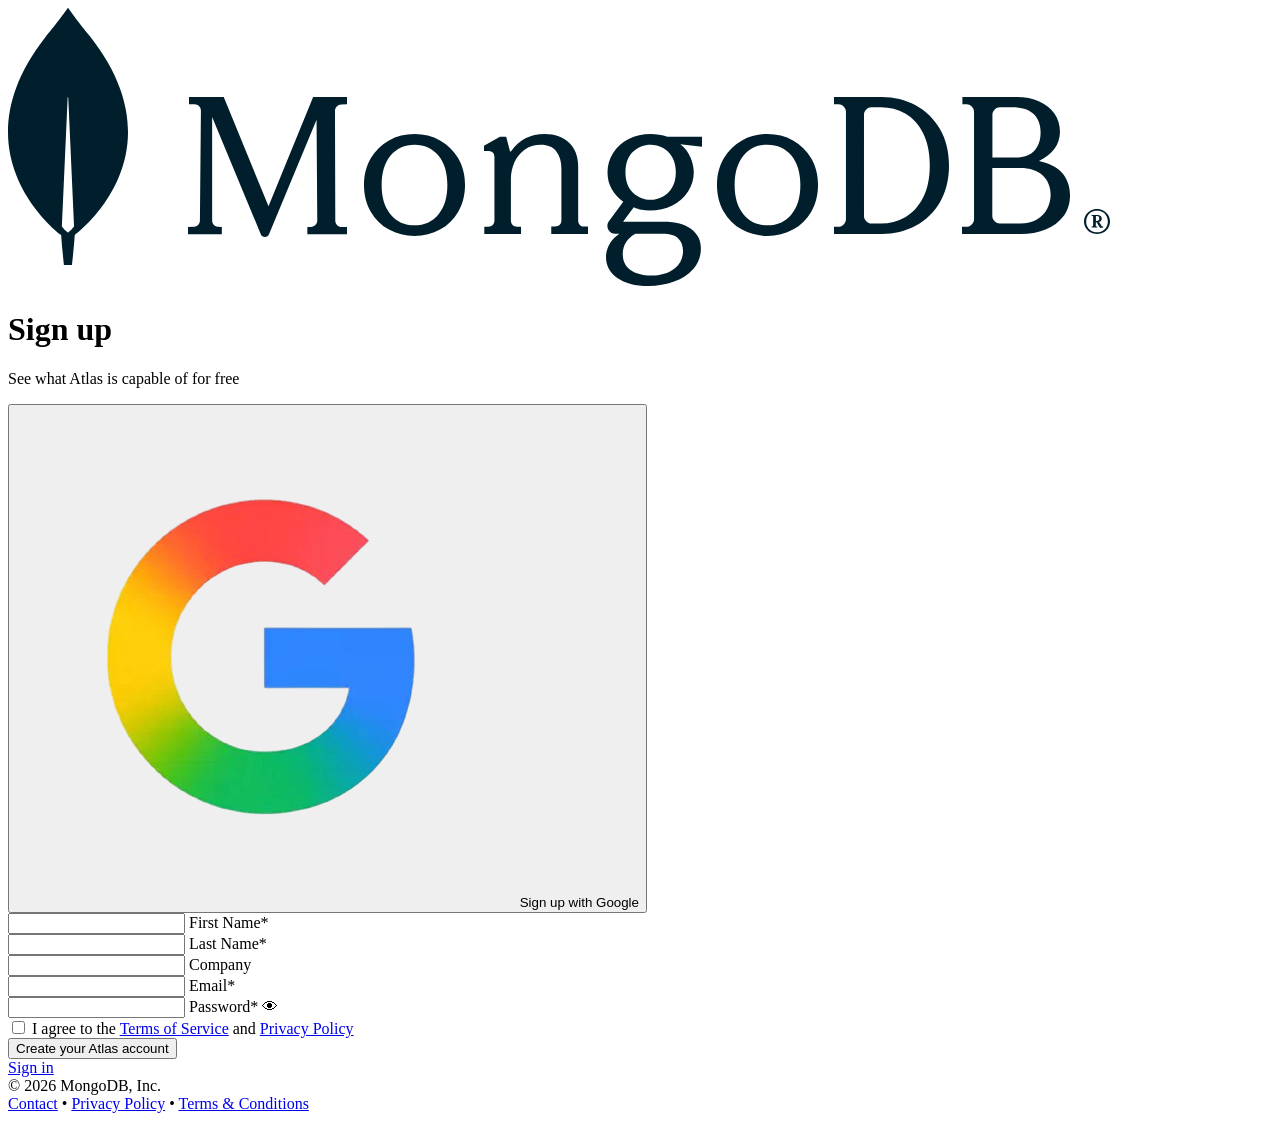
==== Html/contactus.html @ 63f89a21 "first commit" ====
<!DOCTYPE html>
<html lang="en">

<head>
    <meta charset="UTF-8">
    <link rel="stylesheet" href="/css/contactus.css">
    <meta name="viewport" content="width=device-width, initial-scale=1.0">
    <title>Document</title>
</head>

<body>
    <div class="page">

        <div class="rift">
            <img src="/Multimedia/Imagess/kuyjf3vea2hg34taa-horizontal_default_slate_blue.svg" alt="MongoDB">
        </div>

        <div class="riftt">

            <div class="rift1">
                <h1>Sign up</h1>
                <p>See what Atlas is capable of for free</p>
            </div>

            <div class="rift2">
                <button class="google-btn">
                    <img src="/Multimedia/Imagess/sq-google-g-logo-update_dezeen_2364_col_0-removebg-preview.png">
                    Sign up with Google
                </button>
            </div>

            <div class="rift3">

                <div class="input-group">
                    <input type="text" required>
                    <label>First Name*</label>
                </div>

                <div class="input-group">
                    <input type="text" required>
                    <label>Last Name*</label>
                </div>

            </div>

            <div class="rift4">
                <div class="input-group">
                    <input type="text" required>
                    <label>Company</label>
                </div>
            </div>

            <div class="rift5">
                <div class="input-group">
                    <input type="email" required>
                    <label>Email*</label>
                </div>
            </div>

            <div class="rift6">
                <div class="input-group password">
                    <input type="password" required>
                    <label>Password*</label>
                    <span class="eye">👁</span>
                </div>
            </div>

            <div class="rift7">
                <input type="checkbox">
                <label>I agree to the <a href="#">Terms of Service</a> and <a href="#">Privacy Policy</a></label>
            </div>

            <div class="rift8">
                <button class="create-btn">Create your Atlas account</button>
            </div>

            <div class="rift9">
                <a href="#">Sign in</a>
            </div>

        </div>

    </div>
    <div>
        <div class="footer">

            <div class="footer-copy">
                © 2026 MongoDB, Inc.
            </div>

            <div class="footer-links">
                <a href="#">Contact</a>
                <span>•</span>
                <a href="#">Privacy Policy</a>
                <span>•</span>
                <a href="#">Terms & Conditions</a>
            </div>

        </div>
    </div>
</body>

</html>
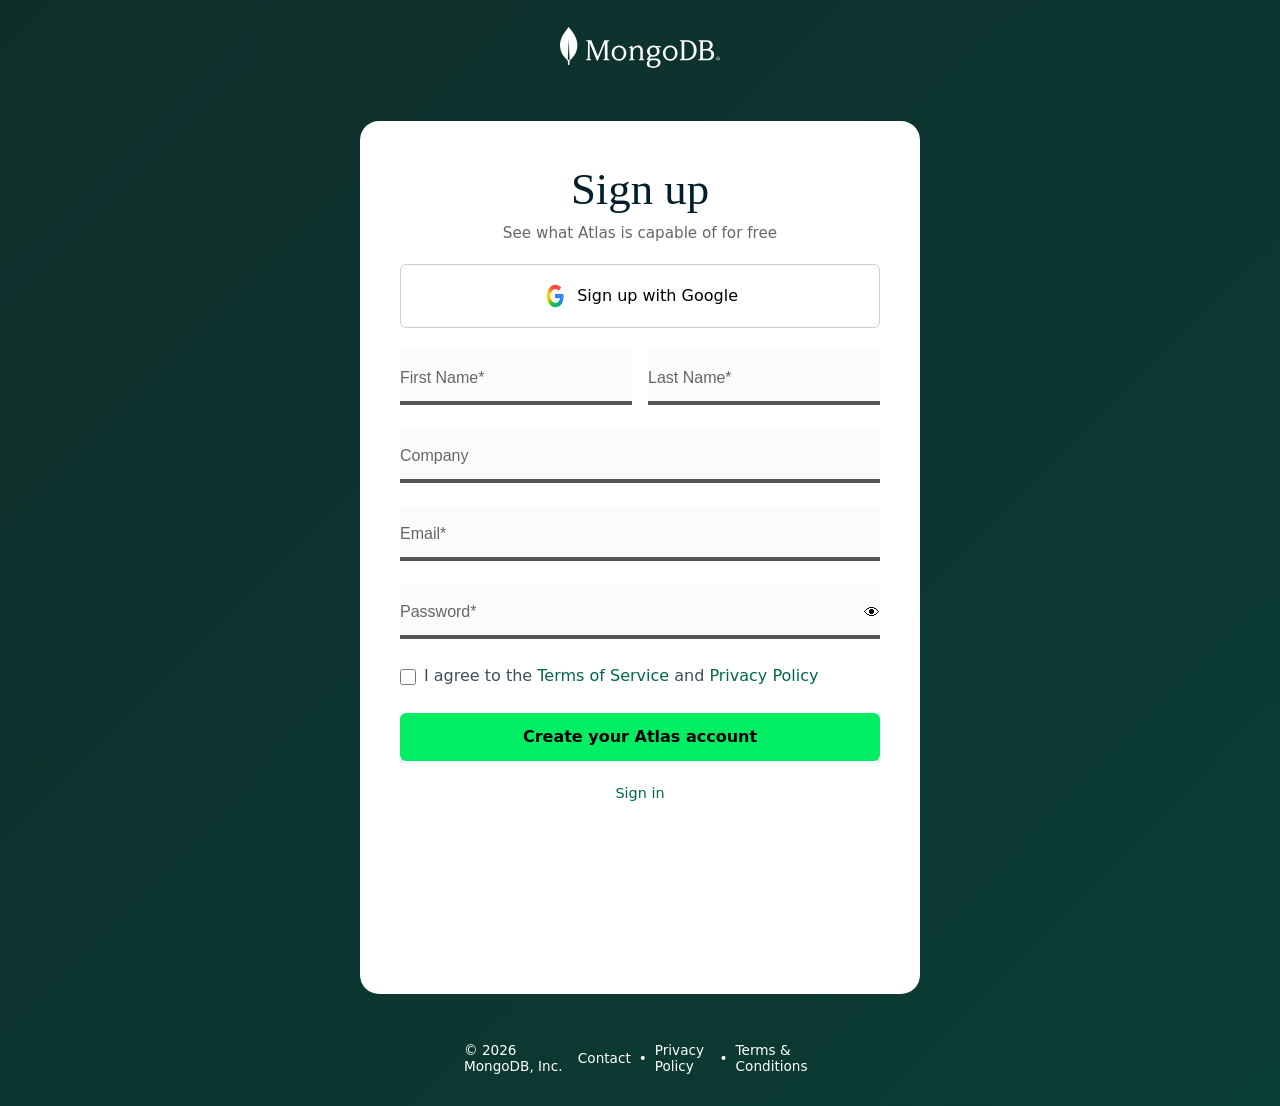
==== commit 5803d98a: "Message" ====
--- a/Html/contactus.html
+++ b/Html/contactus.html
@@ -3,7 +3,7 @@
 
 <head>
     <meta charset="UTF-8">
-    <link rel="stylesheet" href="/css/contactus.css">
+    <link rel="stylesheet" href="/Css/contactus.css">
     <meta name="viewport" content="width=device-width, initial-scale=1.0">
     <title>Document</title>
 </head>
--- a/Css/contactus.css
+++ b/Css/contactus.css
@@ -0,0 +1,341 @@
+* {
+    box-sizing: border-box;
+    margin: 0;
+    padding: 0;
+    font-family: system-ui;
+}
+
+body {
+    background: linear-gradient(135deg, #0f2e2a, #0a3d35);
+    min-height: 100vh;
+}
+
+.page {
+    width: 100%;
+    display: flex;
+    margin: auto;
+    flex-direction: column;
+    align-items: center;
+}
+
+/* ── Logo ─────────────────────────────────── */
+.rift img {
+    width: 10rem;
+    margin-bottom: 1.5rem;
+    padding-top: 17%;
+    filter: grayscale(100) brightness(0) invert(1);
+}
+
+/* ── Card ─────────────────────────────────── */
+.riftt {
+    background: white;
+    width: 35rem;
+    height: 97vh;
+    padding: 2.5rem;
+    border-radius: 1.2rem;
+    display: flex;
+    flex-direction: column;
+    margin-top: 2%;
+    gap: 1.4rem;
+}
+
+/* ── Title ────────────────────────────────── */
+.rift1 {
+    text-align: center;
+}
+.rift1 h1 {
+    font-family: "MongoDB Value Serif", "Noto Sans KR", "Noto Sans SC", "Noto Sans JP";
+    font-size: 2.8rem;
+    font-weight: 400;
+    line-height: 56px;
+    color: rgb(0, 30, 43);
+    margin-bottom: 0.4rem;
+}
+.rift1 p {
+    color: #666;
+    font-size: 0.95rem;
+}
+
+/* ── Google button ────────────────────────── */
+.google-btn {
+    width: 100%;
+    padding: 0.8rem;
+    border: 1px solid #ccc;
+    background: white;
+    border-radius: 0.4rem;
+    display: flex;
+    align-items: center;
+    justify-content: center;
+    gap: 0.5rem;
+    cursor: pointer;
+    font-size: 1rem;
+    transition: background 0.2s;
+}
+.google-btn:hover {
+    background: #f5f5f5;
+}
+.google-btn img {
+    width: 6%;
+    height: 4vh;
+}
+
+/* ── Name row ─────────────────────────────── */
+.rift3 {
+    display: flex;
+    gap: 1rem;
+}
+
+/* ── Floating input ───────────────────────── */
+.input-group {
+    position: relative;
+    width: 100%;
+}
+.input-group input {
+    width: 100%;
+    border: none;
+    border-bottom: 0.25rem solid #555;
+    padding: 1.2rem 0 0.4rem 0;
+    font-family: "Akzidenz Grotesk BQ Light", Helvetica;
+    font-size: 1.4rem;
+    font-weight: 400;
+    line-height: normal;
+    color: rgb(0, 30, 43);
+    background-color: rgb(250, 251, 252);
+    outline: none;
+}
+.input-group label {
+    font-family: "Akzidenz Grotesk BQ Light", Helvetica;
+    font-size: 1rem;
+    font-weight: 400;
+    line-height: normal;
+    position: absolute;
+    top: 1.2rem;
+    left: 0;
+    color: #666;
+    transition: 0.3s;
+    pointer-events: none;
+}
+.input-group input:focus + label,
+.input-group input:valid + label {
+    top: -0.4rem;
+    font-size: 0.75rem;
+    color: #3b82f6;
+}
+
+/* ── Password ─────────────────────────────── */
+.password {
+    position: relative;
+}
+.eye {
+    position: absolute;
+    right: 0;
+    top: 1.2rem;
+    cursor: pointer;
+    user-select: none;
+}
+
+/* ── Checkbox row ─────────────────────────── */
+.rift7 {
+    display: flex;
+    gap: 0.5rem;
+    align-items: flex-start;
+    font-family: "Euclid Circular A", "Noto Sans KR", "Noto Sans SC", "Noto Sans JP";
+    font-size: 1rem;
+    font-weight: 400;
+    line-height: 1.8rem;
+    color: rgb(61, 79, 88);
+}
+.rift7 input[type="checkbox"] {
+    margin-top: 0.42rem;
+    flex-shrink: 0;
+    width: 16px;
+    height: 16px;
+    cursor: pointer;
+    accent-color: #00684A;
+}
+.rift7 a {
+    color: #00684A;
+    text-decoration: none;
+}
+.rift7 a:hover {
+    text-decoration: underline;
+}
+
+/* ── Create button ────────────────────────── */
+.create-btn {
+    width: 100%;
+    padding: 0.9rem;
+    background: #00ED64;
+    border: none;
+    border-radius: 0.4rem;
+    font-weight: 600;
+    font-size: 1rem;
+    cursor: pointer;
+    transition: background 0.2s, transform 0.1s;
+}
+.create-btn:hover {
+    background: #00c94f;
+}
+.create-btn:active {
+    transform: scale(0.99);
+}
+
+/* ── Sign in link ─────────────────────────── */
+.rift9 {
+    text-align: center;
+}
+.rift9 a {
+    text-decoration: none;
+    color: #00684A;
+    font-size: 0.9rem;
+}
+.rift9 a:hover {
+    text-decoration: underline;
+}
+
+/* ── Footer ───────────────────────────────── */
+.footer {
+    width: 35%;
+    margin: 2rem auto 0;
+    display: flex;
+    justify-content: space-between;
+    align-items: center;
+    padding: 1rem 3rem;
+    color: white;
+    font-size: 0.85rem;
+    padding-bottom: 2rem;
+}
+.footer-links {
+    display: flex;
+    gap: 0.5rem;
+    align-items: center;
+}
+.footer-links a {
+    color: white;
+    text-decoration: none;
+}
+.footer-links a:hover {
+    text-decoration: underline;
+}
+
+/* ═══════════════════════════════════════════
+   RESPONSIVE — TABLET  (≤ 640px)
+═══════════════════════════════════════════ */
+@media (max-width: 640px) {
+
+    /* Logo: less top padding on smaller screens */
+    .rift img {
+        padding-top: 8%;
+        width: 8.5rem;
+        margin-bottom: 1rem;
+    }
+
+    /* Card: full-width, no fixed height, natural scroll */
+    .riftt {
+        width: calc(100% - 2rem); /* 1rem margin each side */
+        height: auto;             /* let content breathe */
+        min-height: unset;
+        border-radius: 1rem;
+        padding: 2rem 1.5rem;
+        margin-top: 1.5rem;
+        gap: 1.2rem;
+    }
+
+    /* Title: scale down heading */
+    .rift1 h1 {
+        font-size: 2.2rem;
+        line-height: 44px;
+    }
+
+    /* Google button: slightly smaller text */
+    .google-btn {
+        font-size: 0.9rem;
+        padding: 0.75rem;
+    }
+    .google-btn img {
+        width: 7%;
+        height: 3.5vh;
+    }
+
+    /* Name row: stack vertically */
+    .rift3 {
+        flex-direction: column;
+        gap: 1.2rem;
+    }
+
+    /* Inputs: slightly smaller text */
+    .input-group input {
+        font-size: 1.2rem;
+    }
+
+    /* Footer: full width, stack vertically */
+    .footer {
+        width: 100%;
+        flex-direction: column;
+        align-items: center;
+        gap: 0.6rem;
+        padding: 1rem 1.5rem 2rem;
+        text-align: center;
+    }
+
+    .footer-links {
+        flex-wrap: wrap;
+        justify-content: center;
+    }
+}
+
+/* ═══════════════════════════════════════════
+   RESPONSIVE — SMALL MOBILE  (≤ 400px)
+═══════════════════════════════════════════ */
+@media (max-width: 400px) {
+
+    .rift img {
+        padding-top: 6%;
+        width: 7.5rem;
+    }
+
+    .riftt {
+        width: calc(100% - 1rem);
+        padding: 1.6rem 1.2rem;
+        border-radius: 0.8rem;
+        gap: 1rem;
+    }
+
+    .rift1 h1 {
+        font-size: 1.9rem;
+        line-height: 38px;
+    }
+
+    .rift1 p {
+        font-size: 0.85rem;
+    }
+
+    .input-group input {
+        font-size: 1.1rem;
+    }
+
+    .input-group label {
+        font-size: 0.9rem;
+    }
+
+    .rift7 {
+        font-size: 0.88rem;
+        line-height: 1.6rem;
+    }
+
+    .rift7 a {
+        font-size: 0.88rem;
+    }
+
+    .create-btn {
+        font-size: 0.95rem;
+        padding: 0.8rem;
+    }
+
+    .google-btn {
+        font-size: 0.85rem;
+    }
+    .google-btn img {
+        width: 9%;
+    }
+}
